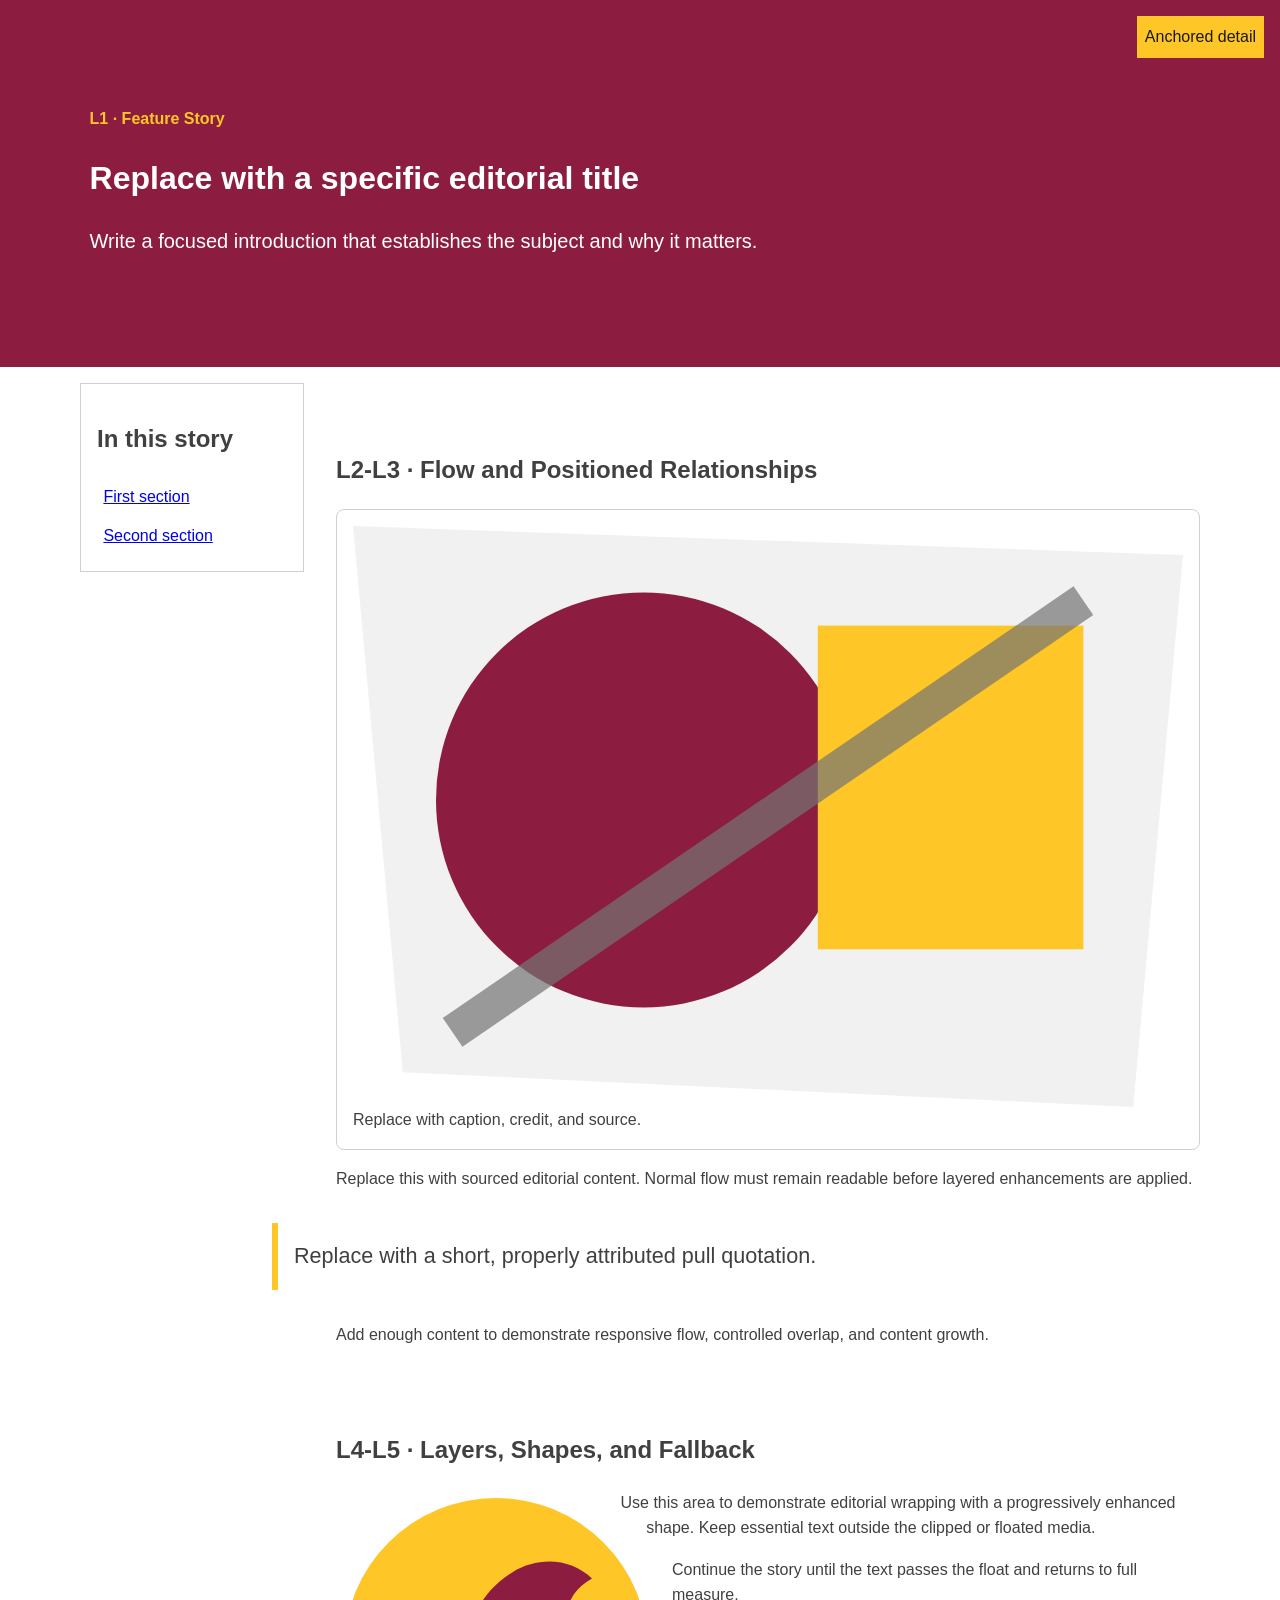
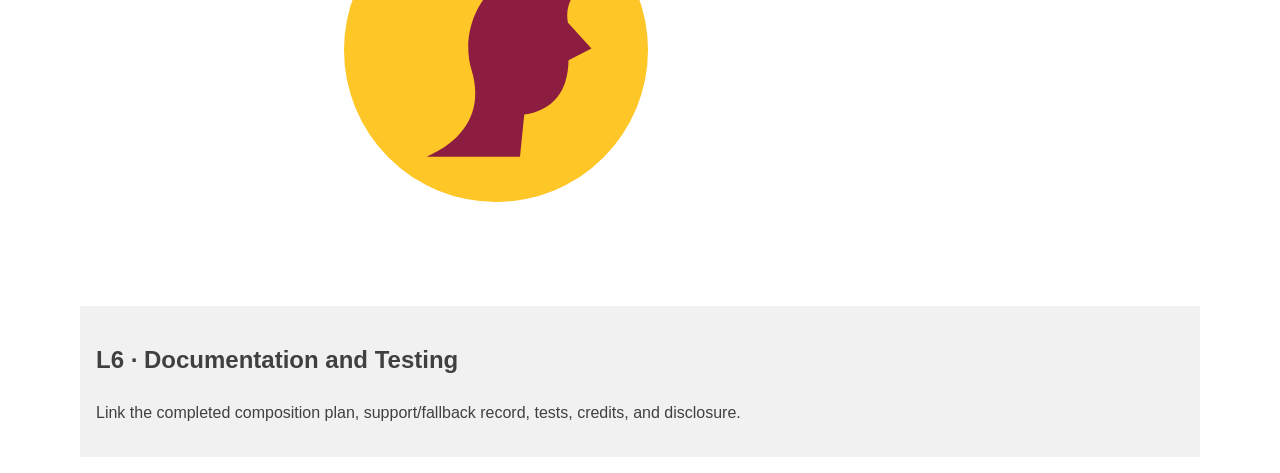
==== index.html @ 9d8122d8 "starter files" ====
<!doctype html>
<html lang="en">
    <head>
        <meta charset="utf-8">
        <meta name="viewport" content="width=device-width,initial-scale=1">
        <title>Layered Feature Story</title>
        <link rel="stylesheet" href="styles.css">
    </head>
    <body>
        <header class="feature-header">
            <p class="eyebrow">L1 · Feature Story</p>
            <h1>Replace with a specific editorial title</h1>
            <p class="lede">Write a focused introduction that establishes the subject and why it matters.</p>
            <span class="issue-badge">Anchored detail</span>
        </header>
        <main>
            <aside class="story-guide">
                <h2>In this story</h2>
                <a href="#section-one">First section</a>
                <a href="#section-two">Second section</a>
            </aside>
            <article>
                <section id="section-one">
                    <h2>L2-L3 · Flow and Positioned Relationships</h2>
                    <figure class="feature-figure">
                        <img src="feature.svg" alt="Replace with a contextual alternative" width="1000" height="700">
                        <figcaption>Replace with caption, credit, and source.</figcaption>
                    </figure>
                    <p>Replace this with sourced editorial content. Normal flow must remain readable before layered enhancements are applied.</p>
                    <blockquote class="pull-quote">Replace with a short, properly attributed pull quotation.</blockquote>
                    <p>Add enough content to demonstrate responsive flow, controlled overlap, and content growth.</p>
                </section>
                <section id="section-two">
                    <h2>L4-L5 · Layers, Shapes, and Fallback</h2>
                    <img class="shape-portrait" src="portrait.svg" alt="Replace with a contextual alternative" width="600" height="600">
                    <p>Use this area to demonstrate editorial wrapping with a progressively enhanced shape. Keep essential text outside the clipped or floated media.</p>
                    <p>Continue the story until the text passes the float and returns to full measure.</p>
                </section>
            </article>
            <section class="documentation">
                <h2>L6 · Documentation and Testing</h2>
                <p>Link the completed composition plan, support/fallback record, tests, credits, and disclosure.</p>
            </section>
        </main>
    </body>
    </html>
---- styles.css ----
:root{
    --color-text:#404040;
    --color-surface:#fff;
    --color-action:#8c1d40;
    --color-accent:#ffc627;
    --color-border:#d0d0d0;
    --color-muted:#5c6670;
    --space-3:1rem;
    --radius:.5rem;
    --measure:68ch;
    --layer-base:0;
    --layer-raised:10;
    --layer-sticky:20;
    --layer-overlay:30;
}
*,*::before,*::after{
    box-sizing:border-box;
}
html{
    scroll-behavior:smooth;
}
body{
    margin:0;
    color:var(--color-text);
    background:var(--color-surface);
    font-family:Arial,sans-serif;
    line-height:1.6;
}
.feature-header{
    position:relative;
    padding:clamp(2rem,7vw,6rem);
    background:var(--color-action);
    color:#fff;
}
.eyebrow{
    color:var(--color-accent);
    font-weight:700;
}
.lede{
    max-width:var(--measure);
    font-size:1.25rem;
}
.issue-badge{
    position:absolute;
    inset-block-start:1rem;
    inset-inline-end:1rem;
    padding:.5rem;
    background:var(--color-accent);
    color:#191919;
}
main{
    display:grid;
    gap:2rem;
    max-width:72rem;
    margin:auto;
    padding:var(--space-3);
}
article{
    min-width:0;
}
article section{
    display:flow-root;
    margin-block:3rem;
    scroll-margin-block-start:6rem;
}
.story-guide{
    align-self:start;
    padding:1rem;
    border:1px solid var(--color-border);
}
.story-guide a{
    display:block;
    padding:.4rem;
}
.feature-figure{
    position:relative;
    margin:0;
    padding:1rem;
    border:1px solid var(--color-border);
    border-radius:var(--radius);
}
img{
    display:block;
    max-width:100%;
    height:auto;
}
.pull-quote{
    margin:2rem 0;
    padding:1rem;
    border-inline-start:.4rem solid var(--color-accent);
    font-size:1.35rem;
}
.shape-portrait{
    width:min(45%,20rem);
    margin:0 1rem 1rem 0;
    border-radius:50%;
}
.documentation{
    grid-column:1/-1;
    padding:1rem;
    background:#f1f1f1;
}
@media (min-width:52rem){
    main{
        grid-template-columns:14rem 1fr;
    }
    .story-guide{
        position:sticky;
        inset-block-start:1rem;
        z-index:var(--layer-sticky);
    }
    .pull-quote{
        position:relative;
        z-index:var(--layer-raised);
        margin-inline-start:-4rem;
        background:var(--color-surface);;
    }
    @supports (shape-outside:circle(50%)){
        .shape-portrait{
            float:inline-start;
            shape-outside:circle(50%);
            shape-margin:1rem;}
        }
    }
    @supports (clip-path:polygon(0 0)){
        .feature-figure img{
            clip-path:polygon(0 0,100% 5%,94% 100%,6% 94%);}
        }
        :focus-visible{
            outline:.2rem solid var(--color-accent);
            outline-offset:.2rem;
        }
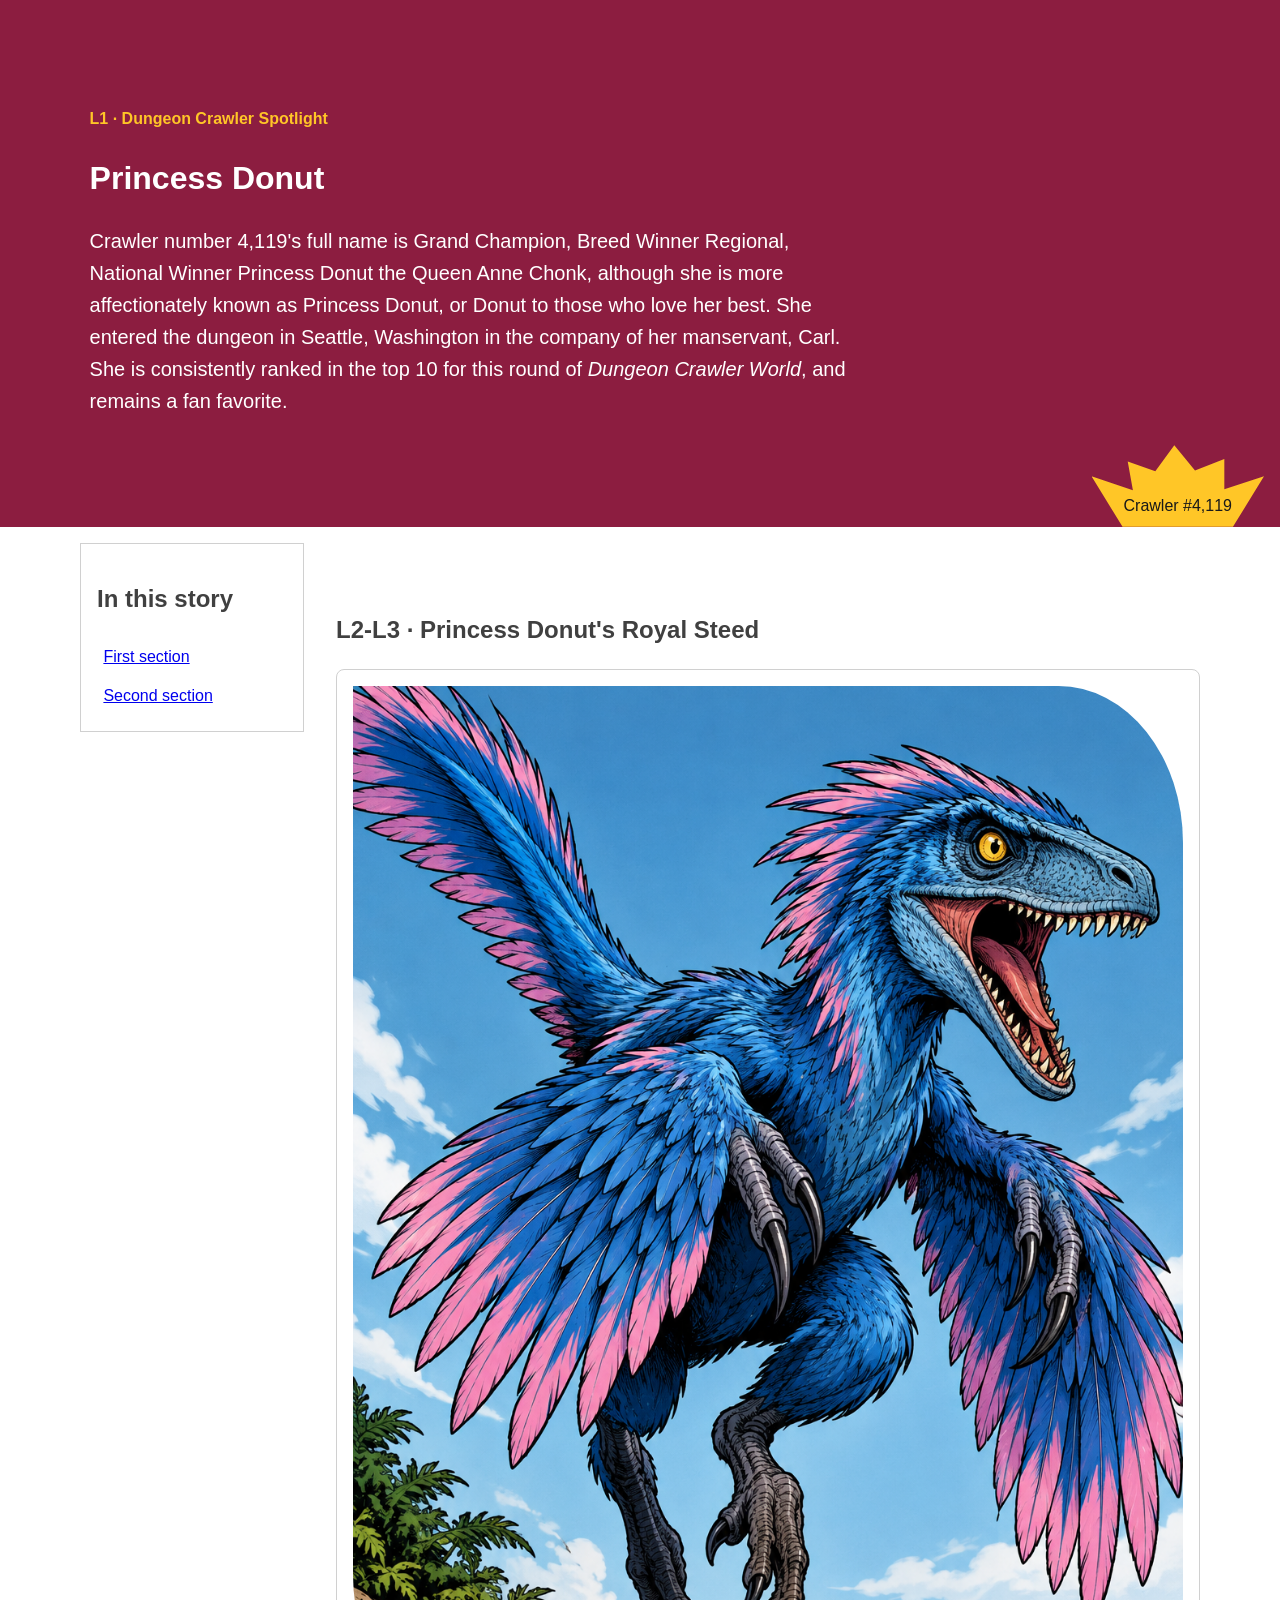
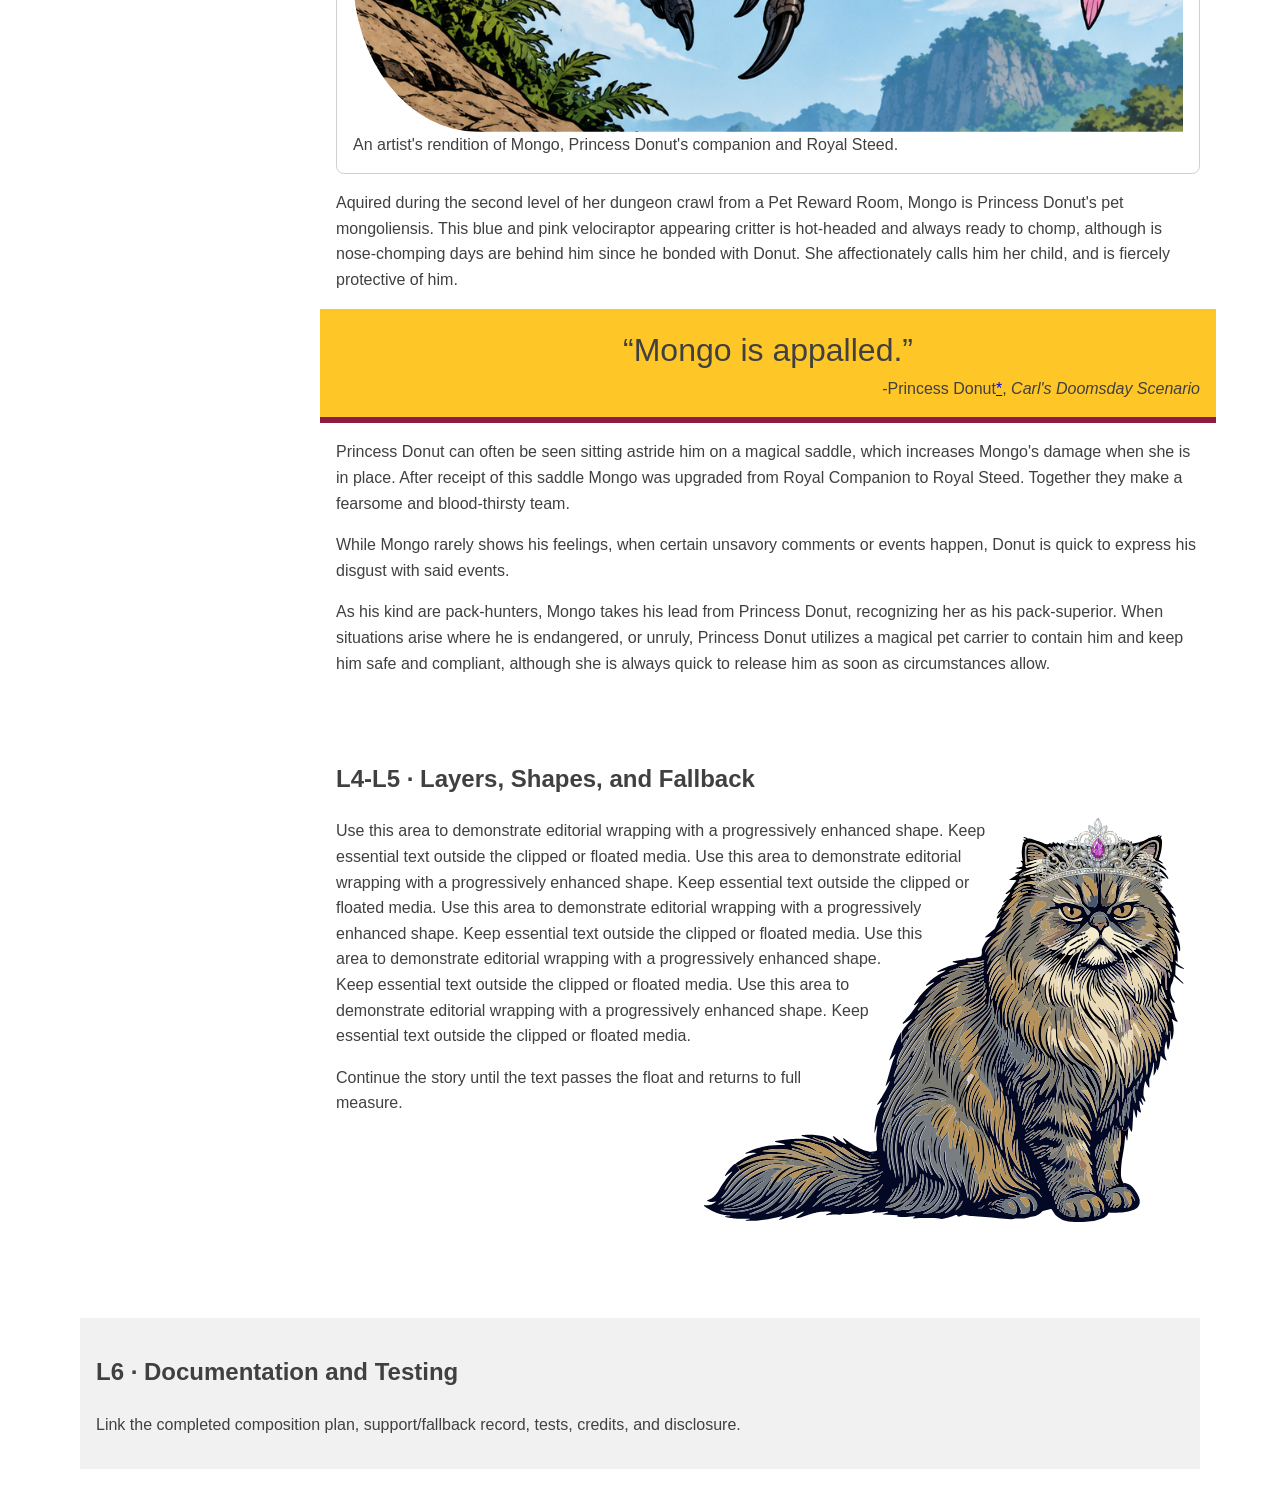
==== commit 48c2811d: "some layering & composition" ====
--- a/index.html
+++ b/index.html
@@ -3,15 +3,22 @@
     <head>
         <meta charset="utf-8">
         <meta name="viewport" content="width=device-width,initial-scale=1">
-        <title>Layered Feature Story</title>
+        <title>Dungeon Crawler Spotlight</title>
         <link rel="stylesheet" href="styles.css">
     </head>
     <body>
         <header class="feature-header">
-            <p class="eyebrow">L1 · Feature Story</p>
-            <h1>Replace with a specific editorial title</h1>
-            <p class="lede">Write a focused introduction that establishes the subject and why it matters.</p>
-            <span class="issue-badge">Anchored detail</span>
+            <p class="eyebrow">L1 · Dungeon Crawler Spotlight</p>
+            <h1>Princess Donut</h1>
+            <p class="lede">Crawler number 4,119's full name is Grand Champion, 
+                Breed Winner Regional, National Winner Princess Donut the Queen 
+                Anne Chonk, although she is more affectionately known as 
+                Princess Donut, or Donut to those who love her best. She entered 
+                the dungeon in Seattle, Washington in the company of her manservant, Carl. 
+                She is consistently ranked in the top 10 for this round of 
+                <em>Dungeon Crawler World</em>, and remains a fan favorite.
+            </p>
+            <span class="issue-badge">Crawler #4,119</span>
         </header>
         <main>
             <aside class="story-guide">
@@ -21,19 +28,37 @@
             </aside>
             <article>
                 <section id="section-one">
-                    <h2>L2-L3 · Flow and Positioned Relationships</h2>
+                    <h2>L2-L3 · Princess Donut's Royal Steed</h2>
                     <figure class="feature-figure">
-                        <img src="feature.svg" alt="Replace with a contextual alternative" width="1000" height="700">
-                        <figcaption>Replace with caption, credit, and source.</figcaption>
+                        <img src="mongo.png" alt="A cartoon depiction of a blue and pink feathered velociraptor" width="1024" height="1290">
+                        <figcaption>An artist's rendition of Mongo, Princess Donut's companion and Royal Steed.</figcaption>
                     </figure>
-                    <p>Replace this with sourced editorial content. Normal flow must remain readable before layered enhancements are applied.</p>
-                    <blockquote class="pull-quote">Replace with a short, properly attributed pull quotation.</blockquote>
-                    <p>Add enough content to demonstrate responsive flow, controlled overlap, and content growth.</p>
+                    <p>Aquired during the second level of her dungeon crawl from a Pet Reward Room, Mongo is Princess Donut's
+                        pet mongoliensis. This blue and pink velociraptor appearing critter is hot-headed and always ready 
+                        to chomp, although is nose-chomping days are behind him since he bonded with Donut. She affectionately 
+                        calls him her child, and is fiercely protective of him.</p>
+                    <blockquote class="pull-quote">“Mongo is appalled.” <br><span class="attribution">-Princess Donut<a href="https://www.goodreads.com/author/quotes/999015.Matt_Dinniman">*</a>, <em>Carl's Doomsday Scenario</em></span></blockquote>    
+                    <p>Princess Donut can often be seen sitting astride him on 
+                        a magical saddle, which increases Mongo's damage when she is in place. After receipt of this saddle 
+                        Mongo was upgraded from Royal Companion to Royal Steed. Together they make a 
+                        fearsome and blood-thirsty team.</p>
+                    <p>While Mongo rarely shows his feelings, when certain unsavory comments or events happen, 
+                        Donut is quick to express his disgust with said events.</p>
+                    <p>As his kind are pack-hunters, Mongo takes his lead from Princess Donut, recognizing her as his 
+                        pack-superior. When situations arise where he is endangered, or unruly, Princess Donut utilizes a magical
+                        pet carrier to contain him and keep him safe and compliant, although she is always quick to release him 
+                        as soon as circumstances allow.
+                    </p>
                 </section>
                 <section id="section-two">
                     <h2>L4-L5 · Layers, Shapes, and Fallback</h2>
-                    <img class="shape-portrait" src="portrait.svg" alt="Replace with a contextual alternative" width="600" height="600">
-                    <p>Use this area to demonstrate editorial wrapping with a progressively enhanced shape. Keep essential text outside the clipped or floated media.</p>
+                    <img class="shape-portrait" src="princess_donut.svg" alt="Replace with a contextual alternative" width="500" height="420">
+                    <p>Use this area to demonstrate editorial wrapping with a progressively enhanced shape. Keep essential text outside the clipped or floated media.
+                        Use this area to demonstrate editorial wrapping with a progressively enhanced shape. Keep essential text outside the clipped or floated media.
+                        Use this area to demonstrate editorial wrapping with a progressively enhanced shape. Keep essential text outside the clipped or floated media.
+                        Use this area to demonstrate editorial wrapping with a progressively enhanced shape. Keep essential text outside the clipped or floated media.
+                        Use this area to demonstrate editorial wrapping with a progressively enhanced shape. Keep essential text outside the clipped or floated media.
+                    </p>
                     <p>Continue the story until the text passes the float and returns to full measure.</p>
                 </section>
             </article>
--- a/styles.css
+++ b/styles.css
@@ -41,12 +41,19 @@
     font-size:1.25rem;
 }
 .issue-badge{
-    position:absolute;
-    inset-block-start:1rem;
-    inset-inline-end:1rem;
-    padding:.5rem;
+    padding:0.5rem;
     background:var(--color-accent);
     color:#191919;
+    text-align: center;
+}
+@supports (clip-path: polygon(48% 0%, 60% 31%, 77% 17%, 77% 54%, 100% 38%, 82% 100%, 18% 100%, 0% 38%, 24% 55%, 21% 20%, 37% 32%)) {
+    .issue-badge{
+        position:absolute;
+        inset-block-end:0rem;
+        inset-inline-end:1rem;
+        padding:3rem 2rem 0.5rem;
+        clip-path:polygon(48% 0%, 60% 31%, 77% 17%, 77% 54%, 100% 38%, 82% 100%, 18% 100%, 0% 38%, 24% 55%, 21% 20%, 37% 32%);
+    }
 }
 main{
     display:grid;
@@ -84,21 +91,44 @@
     max-width:100%;
     height:auto;
 }
-.pull-quote{
-    margin:2rem 0;
+@supports (clip-path:inset(0% 0% 0% 0% round 0 15%)){
+    .feature-figure img{
+        clip-path:inset(0% 0% 0% 0% round 0 15%);}
+}
+.pull-quote{ /* heading styling */
+    margin:0 -1rem;
+    text-align: center;
     padding:1rem;
-    border-inline-start:.4rem solid var(--color-accent);
-    font-size:1.35rem;
+    border-bottom:.4rem solid var(--color-action);
+    font-size:2rem;
+    background-color: var(--color-accent);
+}
+@supports (position: sticky) {
+   .pull-quote{ 
+        position: sticky;
+        z-index:var(--layer-sticky);
+        top: 0;
+    }
+}
+.attribution { /* metadata styling */
+    display: block;
+    text-align: right;
+    font-size: 1rem;
 }
 .shape-portrait{
-    width:min(45%,20rem);
+    width:min(65%,30rem);
     margin:0 1rem 1rem 0;
-    border-radius:50%;
 }
 .documentation{
     grid-column:1/-1;
     padding:1rem;
     background:#f1f1f1;
+}
+@supports (shape-outside:polygon(0% 100%, 0% 89%, 9% 76%, 31% 75%, 35% 55%, 42% 39%, 54% 29%, 60% 16%, 65% 2%, 73% 4%, 82% 0%, 90% 4%, 100% 0%, 100% 100%)){
+    .shape-portrait{
+        float:inline-end;
+        shape-outside: polygon(0% 100%, 0% 89%, 9% 76%, 31% 75%, 35% 55%, 42% 39%, 54% 29%, 60% 16%, 65% 2%, 73% 4%, 82% 0%, 90% 4%, 100% 0%, 100% 100%);
+        shape-margin:1rem;}
 }
 @media (min-width:52rem){
     main{
@@ -109,24 +139,14 @@
         inset-block-start:1rem;
         z-index:var(--layer-sticky);
     }
-    .pull-quote{
+   /* .pull-quote{
         position:relative;
         z-index:var(--layer-raised);
         margin-inline-start:-4rem;
         background:var(--color-surface);;
+    }  */
+    :focus-visible{
+        outline:.2rem solid var(--color-accent);
+        outline-offset:.2rem;
     }
-    @supports (shape-outside:circle(50%)){
-        .shape-portrait{
-            float:inline-start;
-            shape-outside:circle(50%);
-            shape-margin:1rem;}
-        }
-    }
-    @supports (clip-path:polygon(0 0)){
-        .feature-figure img{
-            clip-path:polygon(0 0,100% 5%,94% 100%,6% 94%);}
-        }
-        :focus-visible{
-            outline:.2rem solid var(--color-accent);
-            outline-offset:.2rem;
-        }
+}
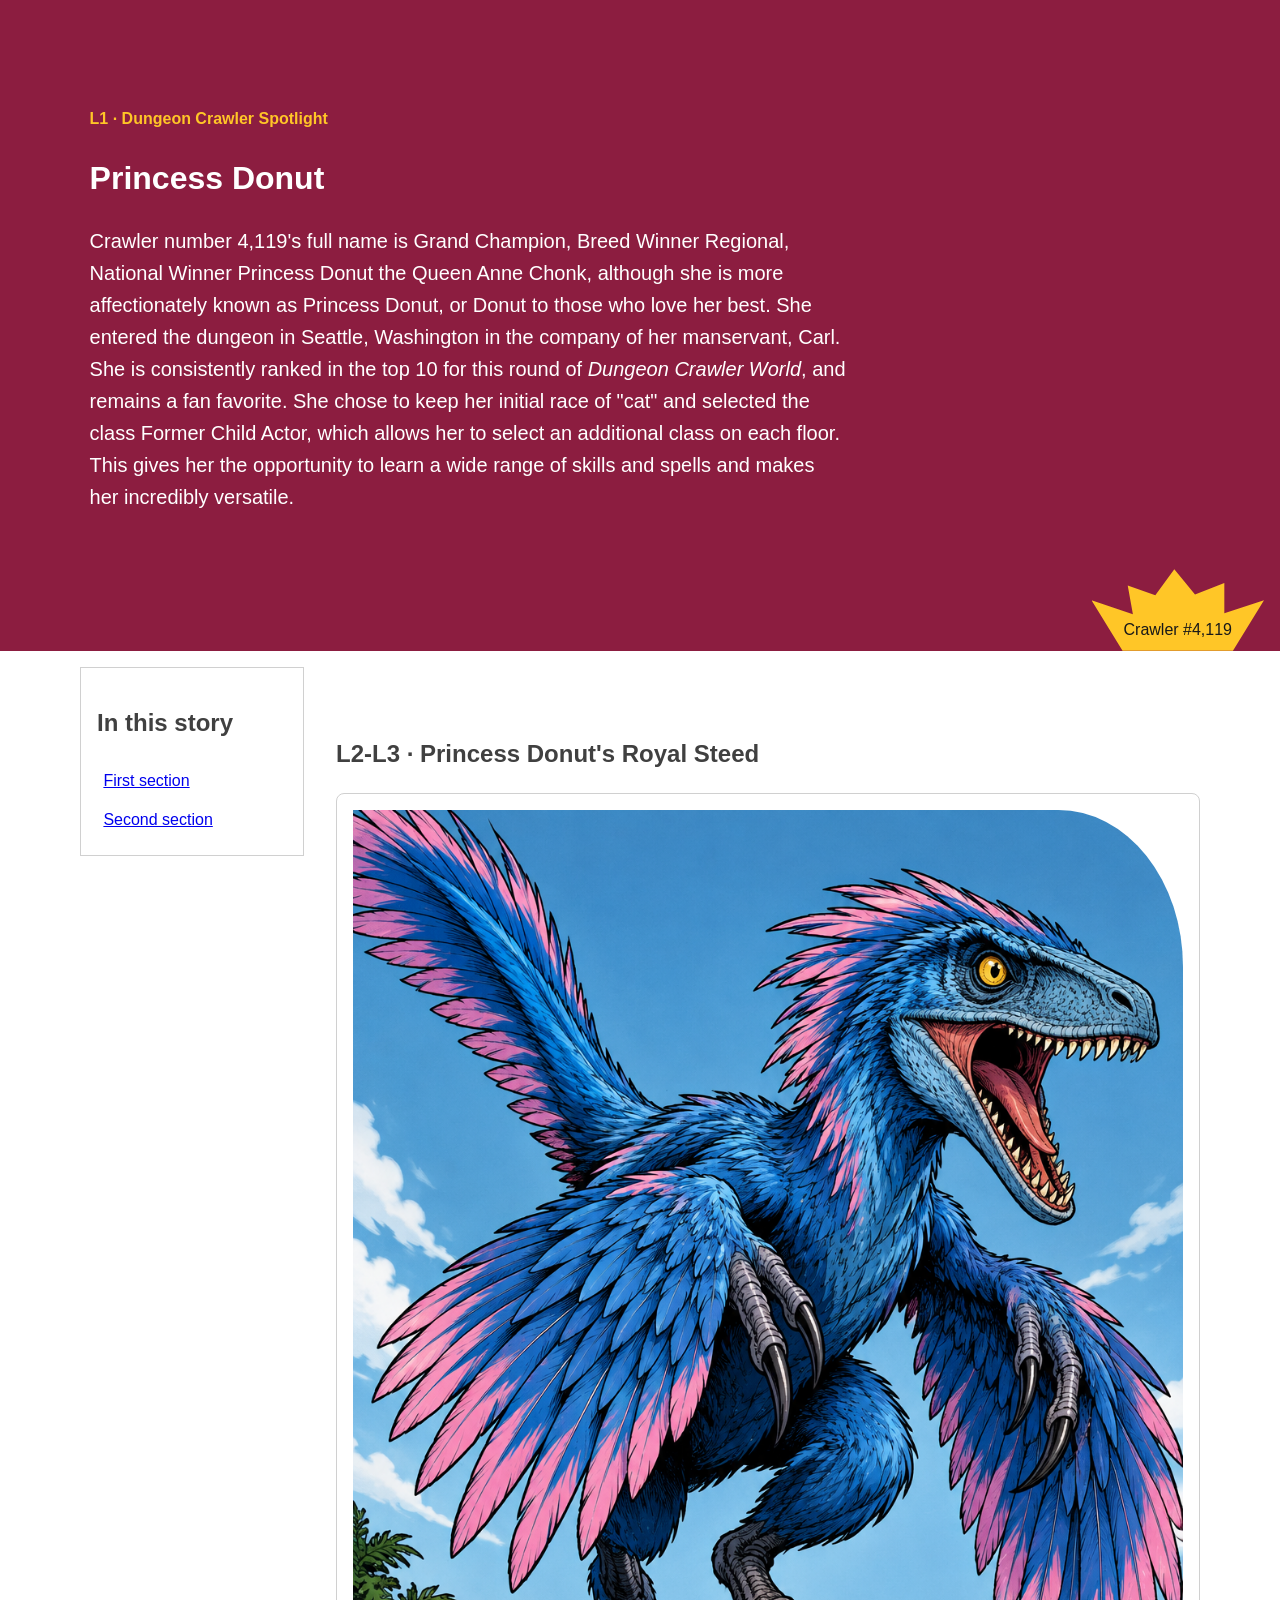
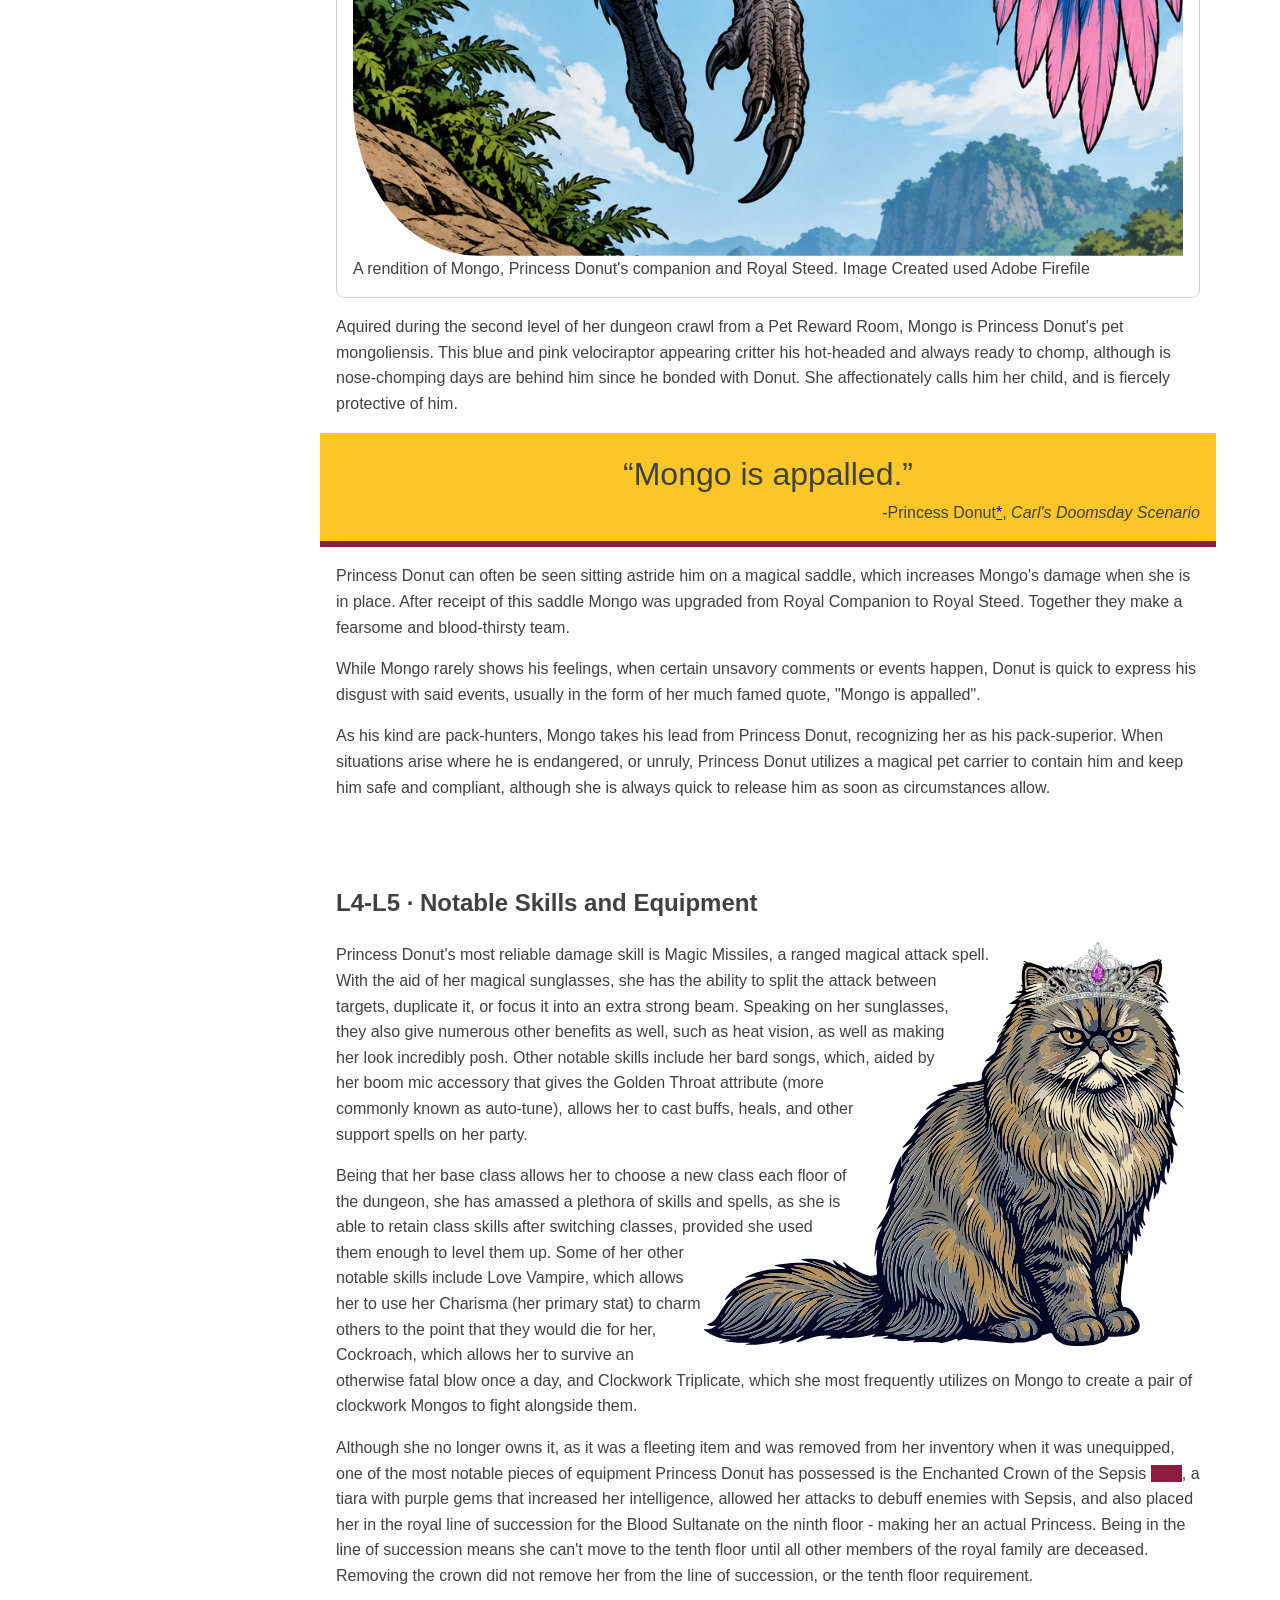
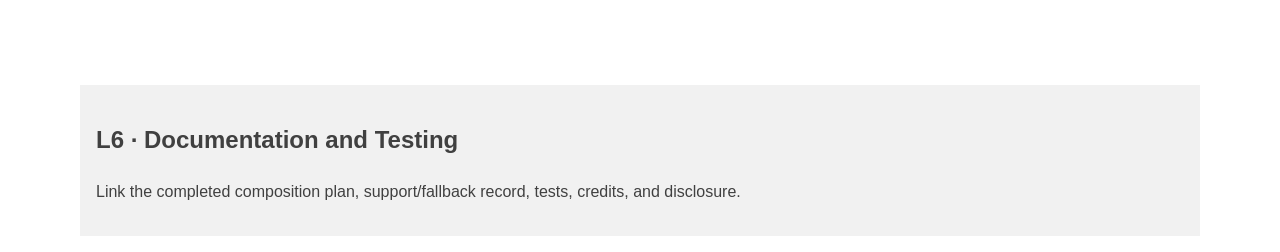
==== commit 05854cba: "some typos" ====
--- a/index.html
+++ b/index.html
@@ -17,6 +17,10 @@
                 the dungeon in Seattle, Washington in the company of her manservant, Carl. 
                 She is consistently ranked in the top 10 for this round of 
                 <em>Dungeon Crawler World</em>, and remains a fan favorite.
+                She chose to keep her initial race of "cat" and selected the class Former Child Actor, 
+                which allows her to select an additional class on each floor. This 
+                gives her the opportunity to learn a wide range of skills and spells 
+                and makes her incredibly versatile.
             </p>
             <span class="issue-badge">Crawler #4,119</span>
         </header>
@@ -31,10 +35,10 @@
                     <h2>L2-L3 · Princess Donut's Royal Steed</h2>
                     <figure class="feature-figure">
                         <img src="mongo.png" alt="A cartoon depiction of a blue and pink feathered velociraptor" width="1024" height="1290">
-                        <figcaption>An artist's rendition of Mongo, Princess Donut's companion and Royal Steed.</figcaption>
+                        <figcaption>A rendition of Mongo, Princess Donut's companion and Royal Steed. Image Created used Adobe Firefile</figcaption>
                     </figure>
                     <p>Aquired during the second level of her dungeon crawl from a Pet Reward Room, Mongo is Princess Donut's
-                        pet mongoliensis. This blue and pink velociraptor appearing critter is hot-headed and always ready 
+                        pet mongoliensis. This blue and pink velociraptor appearing critter his hot-headed and always ready 
                         to chomp, although is nose-chomping days are behind him since he bonded with Donut. She affectionately 
                         calls him her child, and is fiercely protective of him.</p>
                     <blockquote class="pull-quote">“Mongo is appalled.” <br><span class="attribution">-Princess Donut<a href="https://www.goodreads.com/author/quotes/999015.Matt_Dinniman">*</a>, <em>Carl's Doomsday Scenario</em></span></blockquote>    
@@ -43,7 +47,7 @@
                         Mongo was upgraded from Royal Companion to Royal Steed. Together they make a 
                         fearsome and blood-thirsty team.</p>
                     <p>While Mongo rarely shows his feelings, when certain unsavory comments or events happen, 
-                        Donut is quick to express his disgust with said events.</p>
+                        Donut is quick to express his disgust with said events, usually in the form of her much famed quote, "Mongo is appalled".</p>
                     <p>As his kind are pack-hunters, Mongo takes his lead from Princess Donut, recognizing her as his 
                         pack-superior. When situations arise where he is endangered, or unruly, Princess Donut utilizes a magical
                         pet carrier to contain him and keep him safe and compliant, although she is always quick to release him 
@@ -51,15 +55,33 @@
                     </p>
                 </section>
                 <section id="section-two">
-                    <h2>L4-L5 · Layers, Shapes, and Fallback</h2>
+                    <h2>L4-L5 · Notable Skills and Equipment</h2>
                     <img class="shape-portrait" src="princess_donut.svg" alt="Replace with a contextual alternative" width="500" height="420">
-                    <p>Use this area to demonstrate editorial wrapping with a progressively enhanced shape. Keep essential text outside the clipped or floated media.
-                        Use this area to demonstrate editorial wrapping with a progressively enhanced shape. Keep essential text outside the clipped or floated media.
-                        Use this area to demonstrate editorial wrapping with a progressively enhanced shape. Keep essential text outside the clipped or floated media.
-                        Use this area to demonstrate editorial wrapping with a progressively enhanced shape. Keep essential text outside the clipped or floated media.
-                        Use this area to demonstrate editorial wrapping with a progressively enhanced shape. Keep essential text outside the clipped or floated media.
+                    <p>Princess Donut's most reliable damage skill is Magic Missiles, a ranged magical attack spell. 
+                        With the aid of her magical sunglasses, she has the ability to split the attack between targets, 
+                        duplicate it, or focus it into an extra strong beam. Speaking on her sunglasses, they also 
+                        give numerous other benefits as well, such as heat vision, as well as making her look 
+                        incredibly posh. Other notable skills include her bard songs, which, aided by her boom mic 
+                        accessory that gives the Golden Throat attribute (more commonly known as auto-tune), allows 
+                        her to cast buffs, heals, and other support spells on her party.
                     </p>
-                    <p>Continue the story until the text passes the float and returns to full measure.</p>
+                    <p>Being that her base class allows her to choose a new class each floor of the dungeon, she has 
+                        amassed a plethora of skills and spells, as she is able to retain class skills after switching 
+                        classes, provided she used them enough to level them up. Some of her other notable skills 
+                        include Love Vampire, which allows her to use her Charisma (her primary stat) to charm others 
+                        to the point that they would die for her, Cockroach, which allows her to survive an otherwise 
+                        fatal blow once a day, and Clockwork Triplicate, which she most frequently utilizes on Mongo to 
+                        create a pair of clockwork Mongos to fight alongside them.</p>
+                    <p>Although she no longer owns it, as it was a fleeting item and was removed from her inventory 
+                        when it was unequipped, one of the most notable pieces of equipment Princess Donut 
+                        has possessed is the Enchanted Crown of the Sepsis <span class="censored">*****</span>, 
+                        a tiara with purple gems that increased her intelligence, allowed her attacks to debuff 
+                        enemies with Sepsis, and also placed her in the royal line of succession for the Blood 
+                        Sultanate on the ninth floor - making her an actual Princess. 
+                        Being in the line of succession means she can't move to the 
+                        tenth floor until all other members of the royal family are deceased. Removing the crown 
+                        did not remove her from the line of succession, or the tenth floor requirement.
+                    </p>
                 </section>
             </article>
             <section class="documentation">
--- a/styles.css
+++ b/styles.css
@@ -39,6 +39,7 @@
 .lede{
     max-width:var(--measure);
     font-size:1.25rem;
+    margin-bottom: 3rem;
 }
 .issue-badge{
     padding:0.5rem;
@@ -116,6 +117,7 @@
     font-size: 1rem;
 }
 .shape-portrait{
+    float:inline-end;
     width:min(65%,30rem);
     margin:0 1rem 1rem 0;
 }
@@ -126,9 +128,12 @@
 }
 @supports (shape-outside:polygon(0% 100%, 0% 89%, 9% 76%, 31% 75%, 35% 55%, 42% 39%, 54% 29%, 60% 16%, 65% 2%, 73% 4%, 82% 0%, 90% 4%, 100% 0%, 100% 100%)){
     .shape-portrait{
-        float:inline-end;
         shape-outside: polygon(0% 100%, 0% 89%, 9% 76%, 31% 75%, 35% 55%, 42% 39%, 54% 29%, 60% 16%, 65% 2%, 73% 4%, 82% 0%, 90% 4%, 100% 0%, 100% 100%);
         shape-margin:1rem;}
+}
+.censored {
+    background-color: var(--color-action);
+    color: var(--color-action);
 }
 @media (min-width:52rem){
     main{
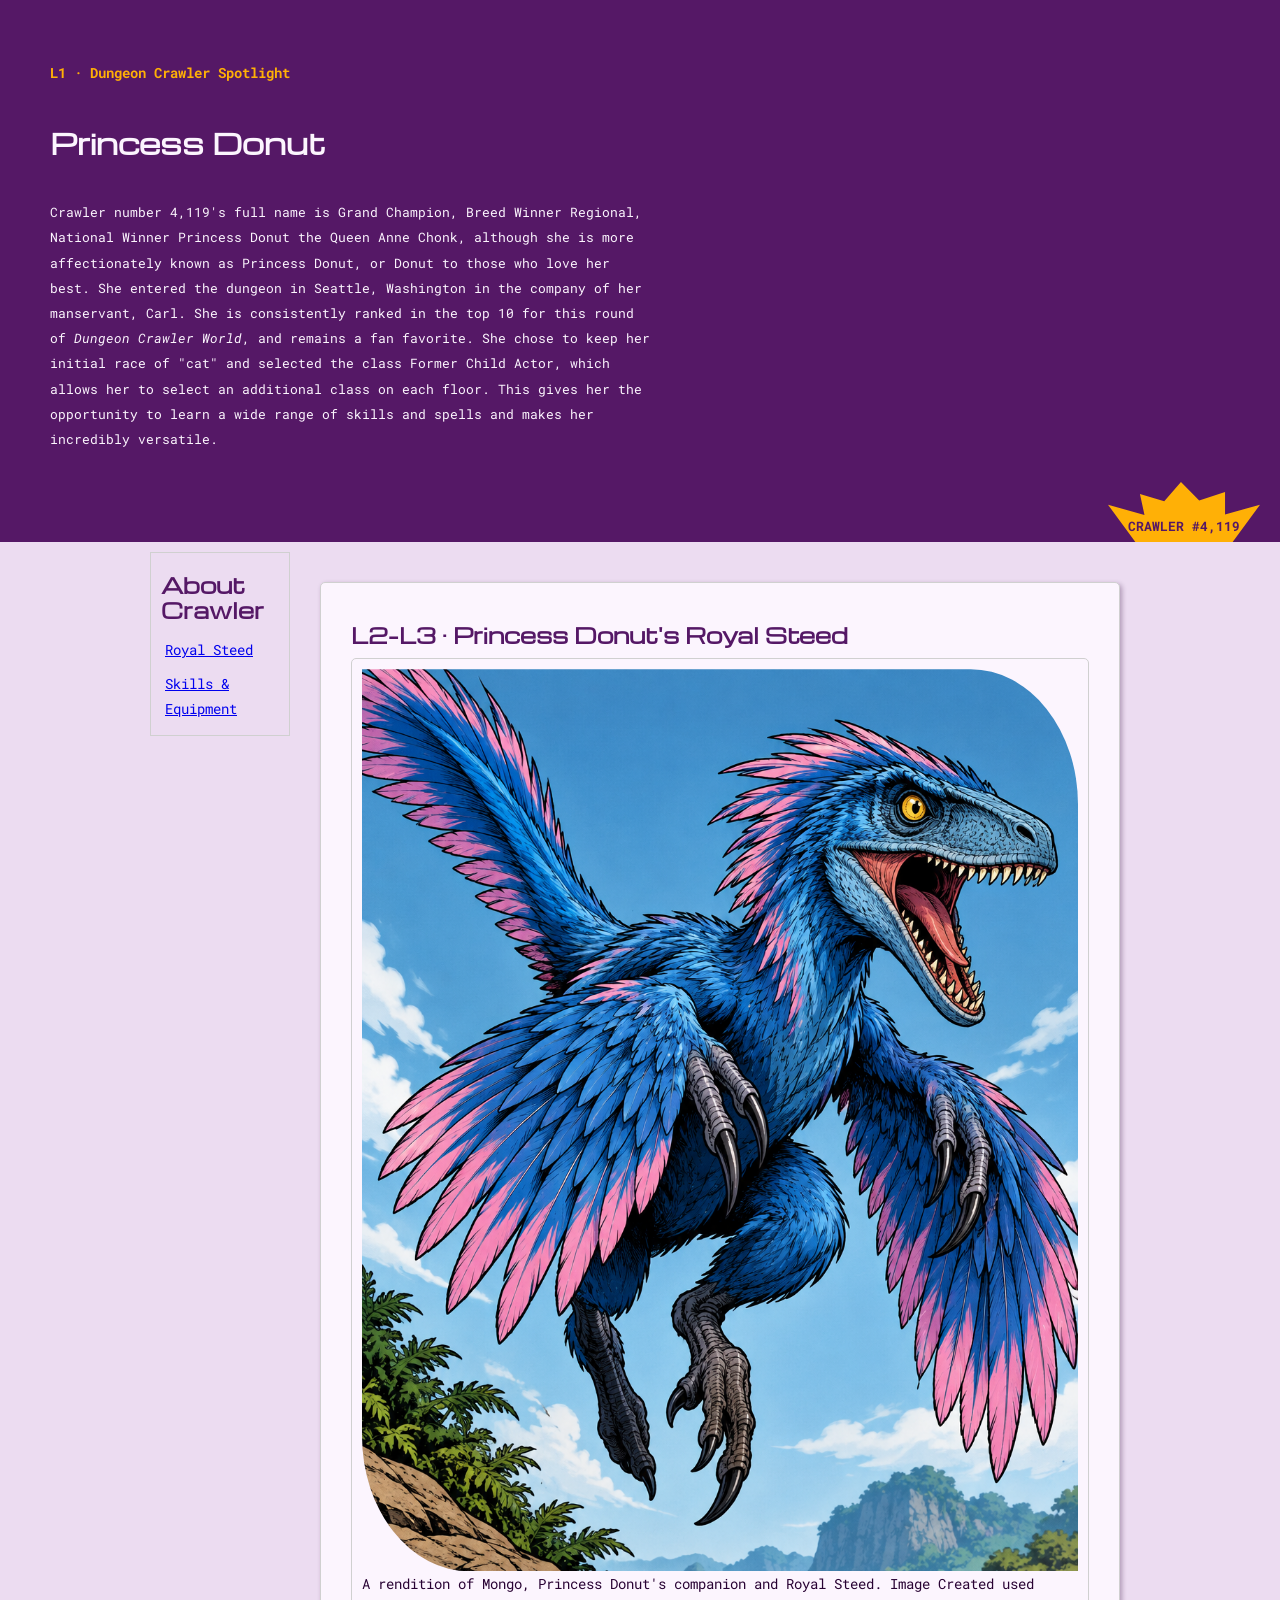
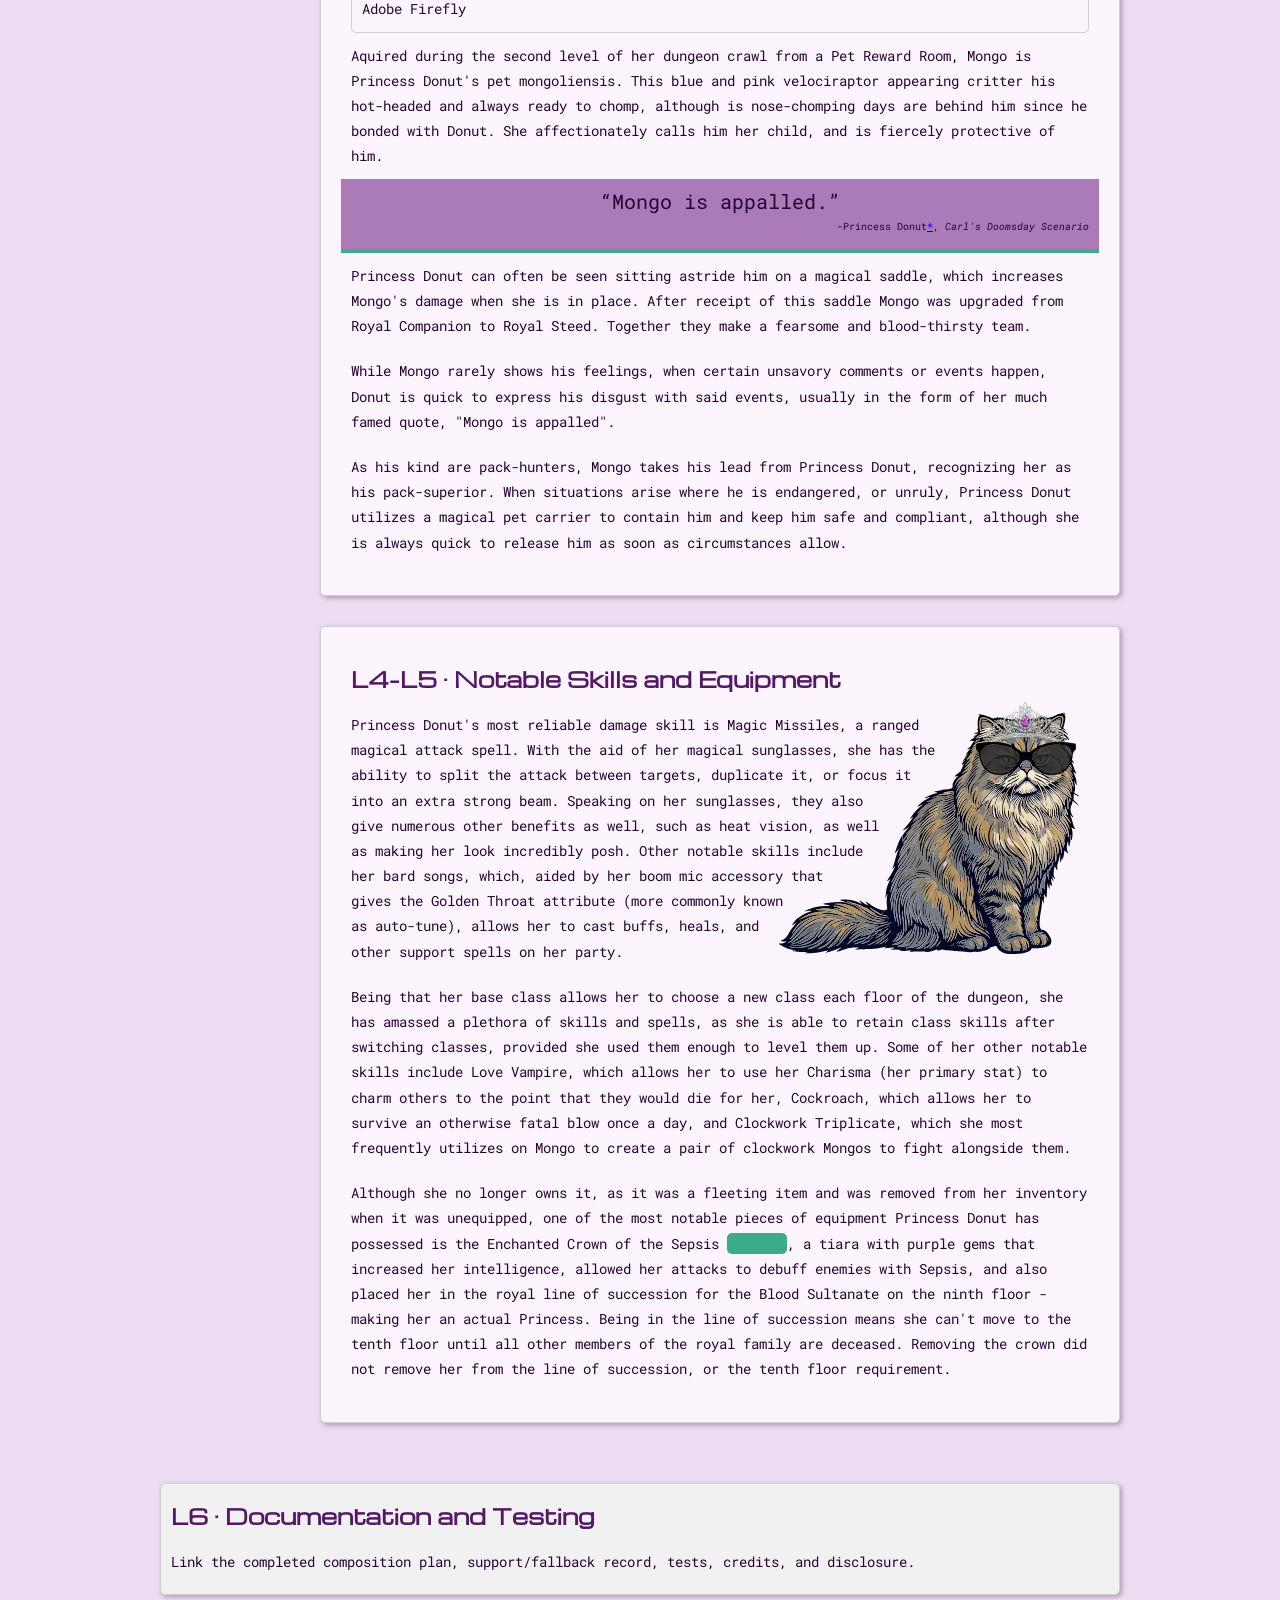
==== commit 2d1d5934: "absolute troubles absolute positioning on a scaling item is not fun... having some issues. initiated" ====
--- a/index.html
+++ b/index.html
@@ -4,6 +4,9 @@
         <meta charset="utf-8">
         <meta name="viewport" content="width=device-width,initial-scale=1">
         <title>Dungeon Crawler Spotlight</title>
+        <link rel="preconnect" href="https://fonts.googleapis.com">
+        <link rel="preconnect" href="https://fonts.gstatic.com" crossorigin>
+        <link href="https://fonts.googleapis.com/css2?family=Michroma&family=Orbitron:wght@400..900&family=Press+Start+2P&family=Roboto+Mono:ital,wght@0,100..700;1,100..700&display=swap" rel="stylesheet">    
         <link rel="stylesheet" href="styles.css">
     </head>
     <body>
@@ -22,20 +25,20 @@
                 gives her the opportunity to learn a wide range of skills and spells 
                 and makes her incredibly versatile.
             </p>
-            <span class="issue-badge">Crawler #4,119</span>
+            <span class="crawler-badge">Crawler #4,119</span>
         </header>
         <main>
             <aside class="story-guide">
-                <h2>In this story</h2>
-                <a href="#section-one">First section</a>
-                <a href="#section-two">Second section</a>
+                <h2>About Crawler</h2>
+                <a href="#royal-steed">Royal Steed</a>
+                <a href="#skills-equipment">Skills & Equipment</a>
             </aside>
             <article>
-                <section id="section-one">
+                <section id="royal-steed">
                     <h2>L2-L3 · Princess Donut's Royal Steed</h2>
                     <figure class="feature-figure">
                         <img src="mongo.png" alt="A cartoon depiction of a blue and pink feathered velociraptor" width="1024" height="1290">
-                        <figcaption>A rendition of Mongo, Princess Donut's companion and Royal Steed. Image Created used Adobe Firefile</figcaption>
+                        <figcaption>A rendition of Mongo, Princess Donut's companion and Royal Steed. Image Created used Adobe Firefly</figcaption>
                     </figure>
                     <p>Aquired during the second level of her dungeon crawl from a Pet Reward Room, Mongo is Princess Donut's
                         pet mongoliensis. This blue and pink velociraptor appearing critter his hot-headed and always ready 
@@ -54,9 +57,9 @@
                         as soon as circumstances allow.
                     </p>
                 </section>
-                <section id="section-two">
+                <section id="skills-equipment">
                     <h2>L4-L5 · Notable Skills and Equipment</h2>
-                    <img class="shape-portrait" src="princess_donut.svg" alt="Replace with a contextual alternative" width="500" height="420">
+                    <img class="shape-portrait" src="princess_donut.svg" alt="A tortoiseshell persian cat wearing a tiara" width="500" height="420">
                     <p>Princess Donut's most reliable damage skill is Magic Missiles, a ranged magical attack spell. 
                         With the aid of her magical sunglasses, she has the ability to split the attack between targets, 
                         duplicate it, or focus it into an extra strong beam. Speaking on her sunglasses, they also 
@@ -82,6 +85,7 @@
                         tenth floor until all other members of the royal family are deceased. Removing the crown 
                         did not remove her from the line of succession, or the tenth floor requirement.
                     </p>
+                    <img class="overlay" src="sunglasses.svg" alt="A pair of dark sunglasses" width="150" height="50">
                 </section>
             </article>
             <section class="documentation">
--- a/styles.css
+++ b/styles.css
@@ -1,57 +1,104 @@
 :root{
     --color-text:#404040;
-    --color-surface:#fff;
-    --color-action:#8c1d40;
-    --color-accent:#ffc627;
+    --color-surface:#ECDCF1;
+    --color-action:#3CAB8C;
+    --color-accent:#AA7BB8;
     --color-border:#d0d0d0;
-    --color-muted:#5c6670;
+    --color-muted:#747474;
+    --color-card: #FCF5FE;
+    --color-heading: #551866;
+    --color-body: #280233;
+    --color-shadow: #28023350;
+    --color-notice: #FFB006;
     --space-3:1rem;
     --radius:.5rem;
-    --measure:68ch;
+    --measure: clamp(35ch, 65vw, 75ch);
+    --radius-card:.5rem;
+    --body-font: "Roboto Mono", Consolas, ui-monospace, 'Source Code Pro', Menlo, monospace;
+    --display-font: "Michroma", Corbel, Tahoma, Avenir, Montserrat,  sans-serif;
+    --base-font-size: 10px;
+    --scaled-font: clamp(1.4rem, .8vw, 2rem);
+    --line-height: calc(var(--scaled-font)*1.8);
+    --space-card: clamp(2rem, 4vw, 3rem);
+    --space-3:1rem;
+    --radius:.5rem;
     --layer-base:0;
     --layer-raised:10;
     --layer-sticky:20;
     --layer-overlay:30;
 }
+/* Reset */
 *,*::before,*::after{
     box-sizing:border-box;
-}
+    padding: 0;
+}
+body, h1, h2, h3, h4, h5, h6, p, ul, figure, section {
+    margin: 0; /* removes the white margin around the edges of the entire page  - the header color now appears full-bleed */
+}
+
+button {
+    font: inherit; /* resets the styling on the button text, so it matches the tokenized action 'button' */
+    border: none;  /* removes the outer border to match the tokenized action 'button' */
+}
+/* Styling */
 html{
     scroll-behavior:smooth;
+    font-size: var(--base-font-size);
 }
 body{
-    margin:0;
-    color:var(--color-text);
+    color:var(--color-body);
     background:var(--color-surface);
-    font-family:Arial,sans-serif;
-    line-height:1.6;
-}
+    font-family:var(--body-font);
+    font-size: var(--scaled-font);
+    line-height:var(--line-height);
+}
+h1, h2, h3, h4, h5, h6, dt, th, .metadata {
+    font-family: var(--display-font);
+    font-weight: bold;
+    color: var(--color-heading);
+}
+h1 { 
+    font-size: calc(var(--scaled-font)*2);
+    margin: var(--space-card) 0;
+    line-height: calc(var(--scaled-font)*2.5);
+}
+h2 { font-size: calc(var(--scaled-font)*1.5); }
+h3 { font-size: calc(var(--scaled-font)*1.2); }
+h2, h3, h4, h5, h6 { margin: var(--base-font-size) 0; }
+p { padding: var(--base-font-size) 0; }
 .feature-header{
     position:relative;
-    padding:clamp(2rem,7vw,6rem);
-    background:var(--color-action);
-    color:#fff;
+    padding:clamp(2rem,6vw,5rem);
+    background:var(--color-heading);
+    color:var(--color-card);
 }
 .eyebrow{
-    color:var(--color-accent);
+    color:var(--color-notice);
     font-weight:700;
+}
+header h1 {
+    color: var(--color-card);
 }
 .lede{
     max-width:var(--measure);
-    font-size:1.25rem;
+    font-size:calc(var(--scaled-font)*.9);
+    color: var(--color-card);
     margin-bottom: 3rem;
 }
-.issue-badge{
-    padding:0.5rem;
-    background:var(--color-accent);
-    color:#191919;
+.crawler-badge{
+    padding:1rem;
+    background:var(--color-notice);
+    color:var(--color-heading);
     text-align: center;
+    font-weight: bold;
+    font-size: calc(var(--scaled-font)*1.3);
+    font-variant: all-petite-caps;
 }
 @supports (clip-path: polygon(48% 0%, 60% 31%, 77% 17%, 77% 54%, 100% 38%, 82% 100%, 18% 100%, 0% 38%, 24% 55%, 21% 20%, 37% 32%)) {
-    .issue-badge{
+    .crawler-badge{
         position:absolute;
         inset-block-end:0rem;
-        inset-inline-end:1rem;
+        inset-inline-end:2rem;
         padding:3rem 2rem 0.5rem;
         clip-path:polygon(48% 0%, 60% 31%, 77% 17%, 77% 54%, 100% 38%, 82% 100%, 18% 100%, 0% 38%, 24% 55%, 21% 20%, 37% 32%);
     }
@@ -59,9 +106,19 @@
 main{
     display:grid;
     gap:2rem;
-    max-width:72rem;
+    max-width:100rem;
     margin:auto;
     padding:var(--space-3);
+}
+section{
+    padding-block:2rem;
+    padding: var(--space-card); 
+    background: var(--color-card); 
+    border: 1px solid #d0d0d0; 
+    border-radius: .5rem; 
+    font-family: var(--body-font);
+    margin: var(--base-font-size);
+    box-shadow: 2px 2px 5px var(--color-shadow);
 }
 article{
     min-width:0;
@@ -116,11 +173,33 @@
     text-align: right;
     font-size: 1rem;
 }
+#skills-equipment {
+    position: relative;
+}
 .shape-portrait{
     float:inline-end;
     width:min(65%,30rem);
     margin:0 1rem 1rem 0;
 }
+.overlay {
+    position: absolute;
+    z-index: var(--layer-overlay);
+    width:min(20%,10rem);
+    inset-block-start:11.5rem;
+    inset-inline-end:4.3rem;
+}
+@media (max-width:350px) {
+    .overlay {
+        inset-block-start:11.5rem;
+        inset-inline-end:4.3rem;
+    }
+}
+@media (min-width:767px) and (max-width:1076px) {
+    .overlay {
+        inset-block-start:11.5rem;
+        inset-inline-end:4.3rem;
+    }
+}
 .documentation{
     grid-column:1/-1;
     padding:1rem;
@@ -134,6 +213,8 @@
 .censored {
     background-color: var(--color-action);
     color: var(--color-action);
+    border-radius: .5rem;
+    padding: .1rem 1rem;
 }
 @media (min-width:52rem){
     main{
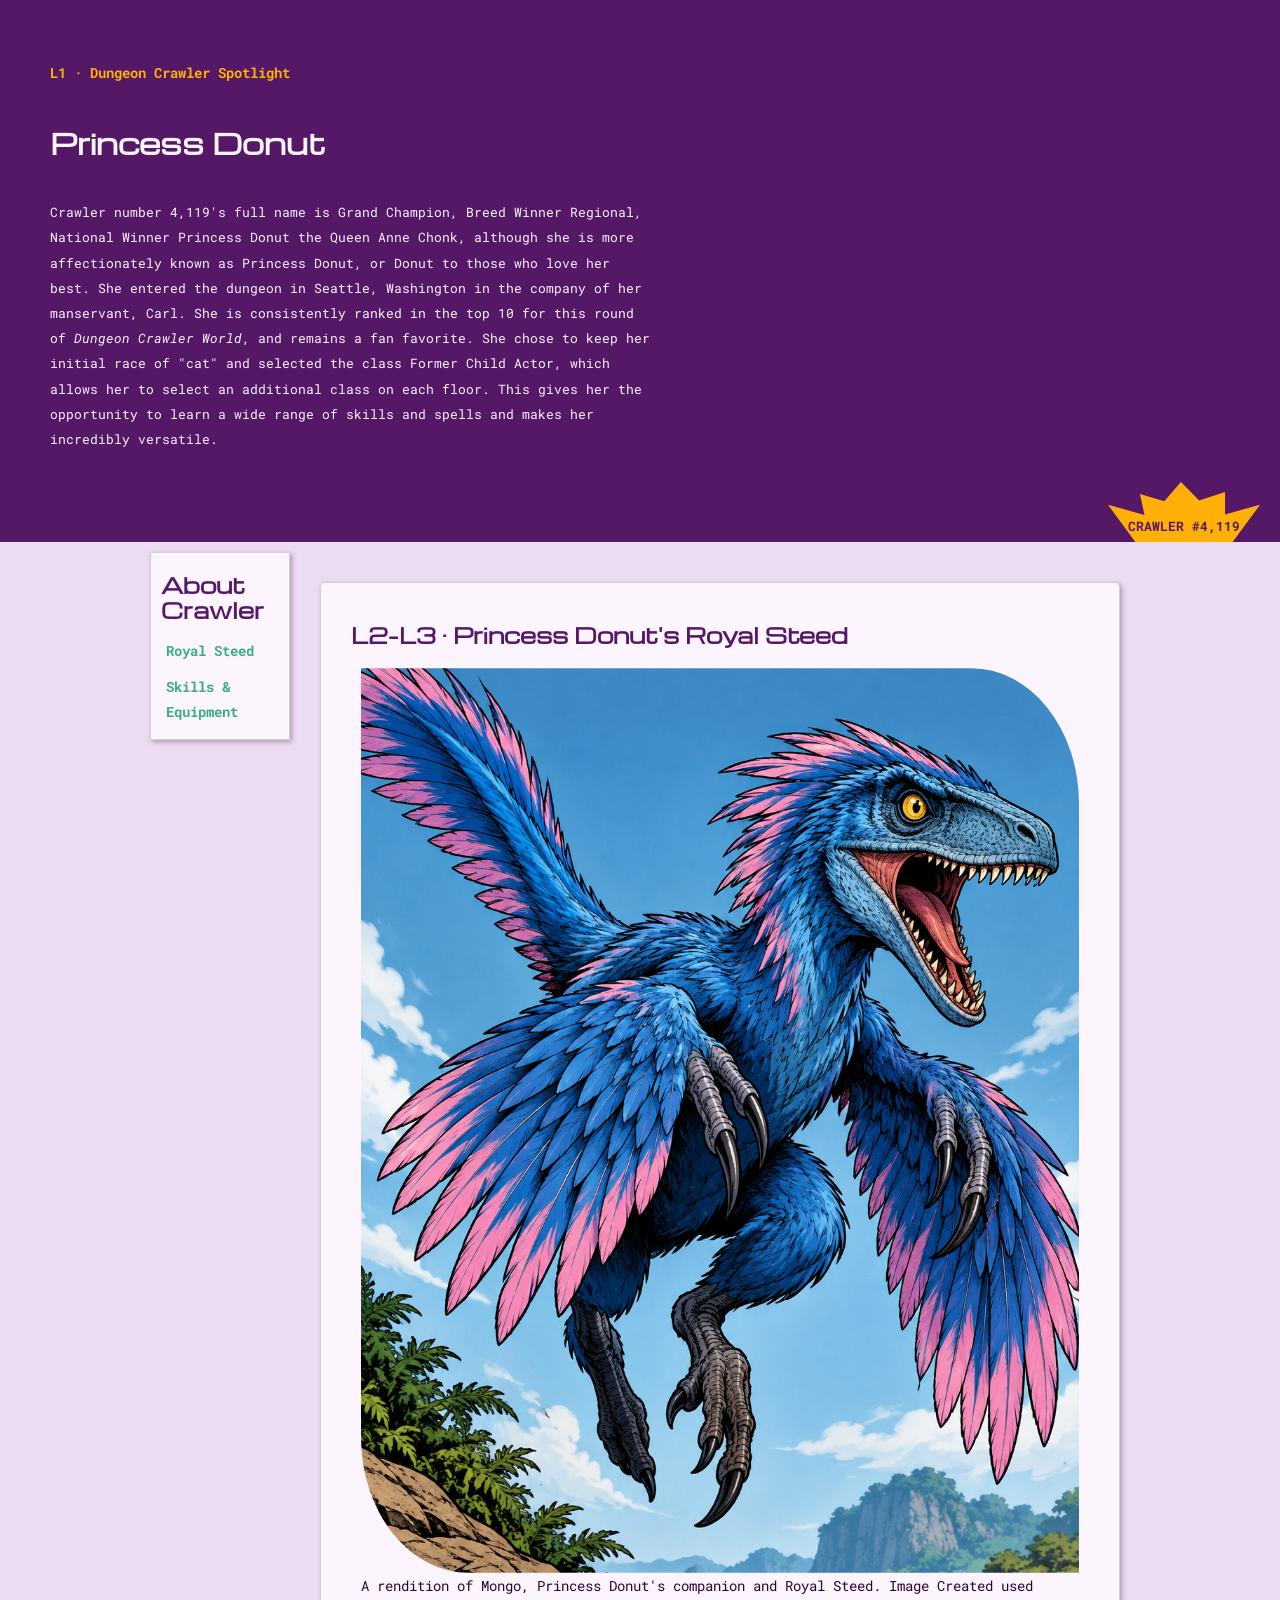
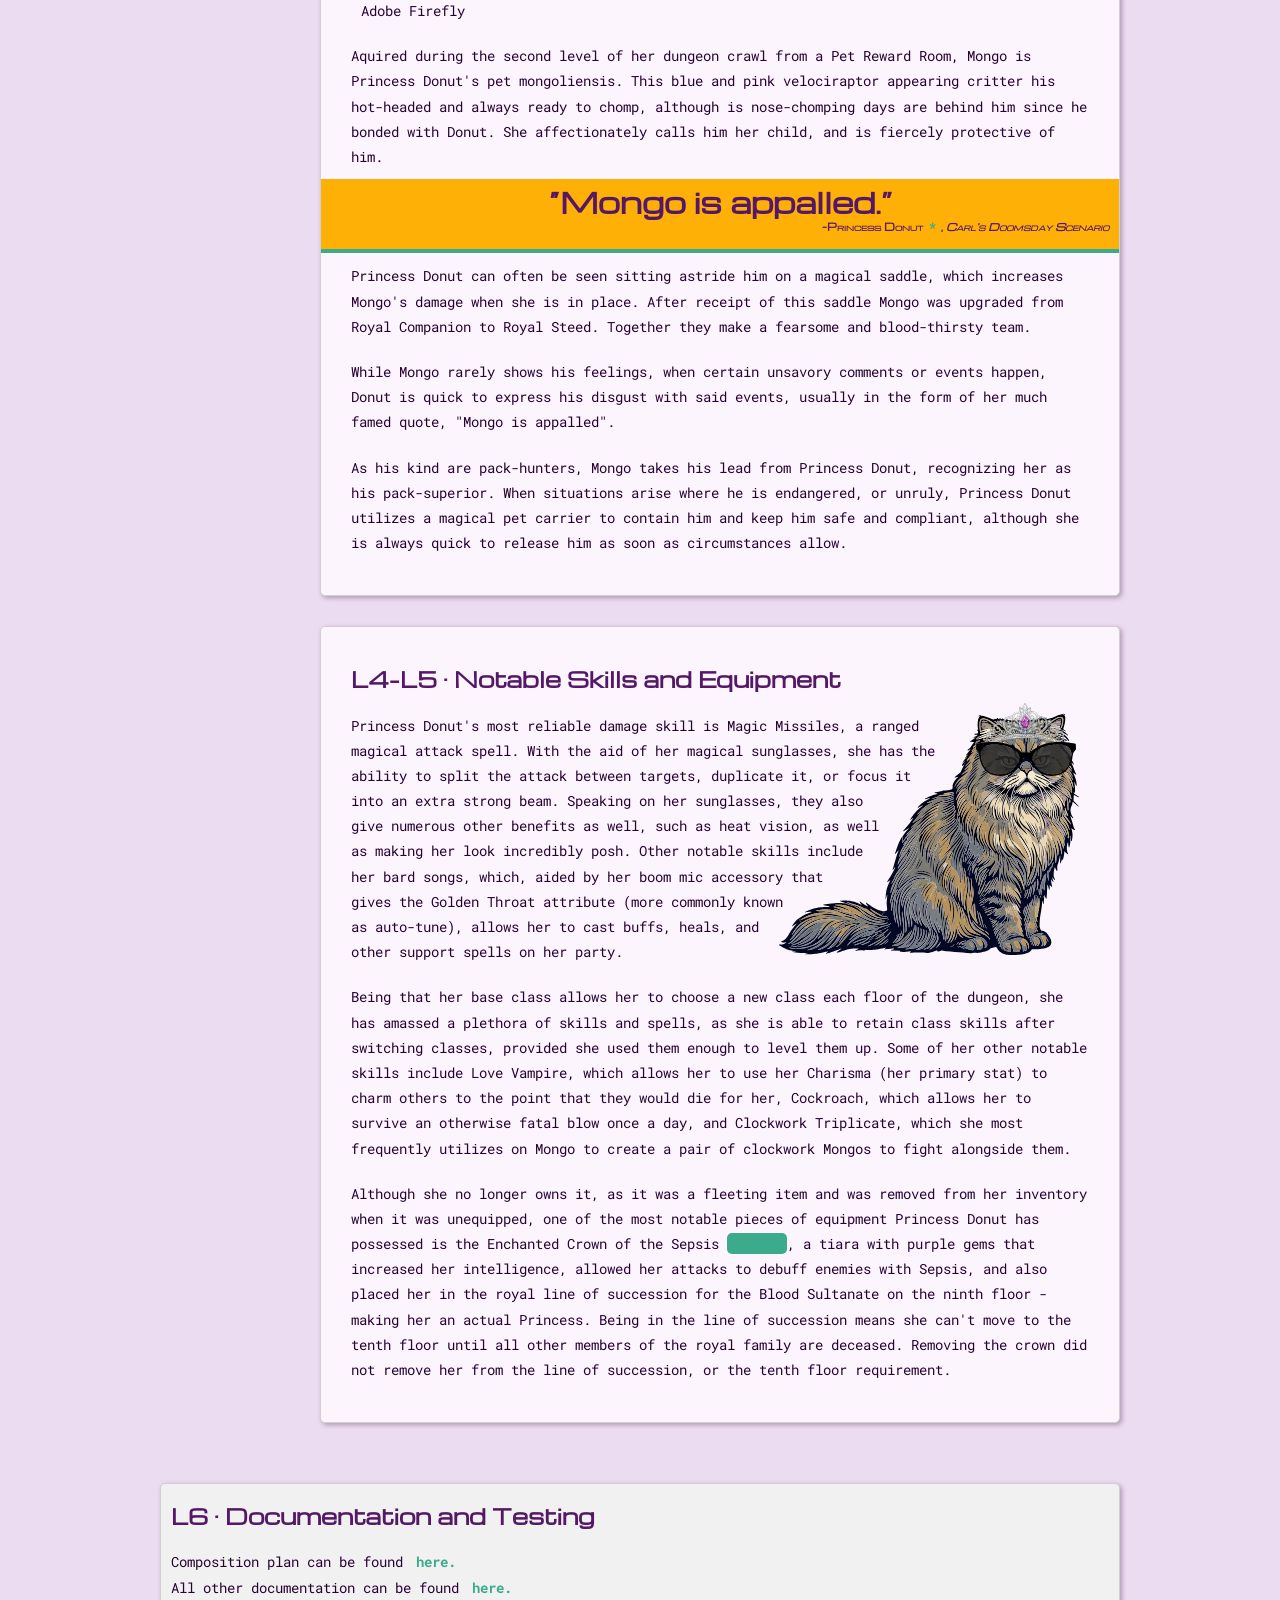
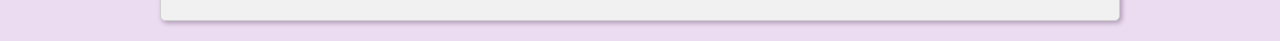
==== commit 7418ee97: "final product documentation complete, theme applied." ====
--- a/index.html
+++ b/index.html
@@ -12,6 +12,7 @@
     <body>
         <header class="feature-header">
             <p class="eyebrow">L1 · Dungeon Crawler Spotlight</p>
+            <span class="crawler-badge">Crawler #4,119</span>
             <h1>Princess Donut</h1>
             <p class="lede">Crawler number 4,119's full name is Grand Champion, 
                 Breed Winner Regional, National Winner Princess Donut the Queen 
@@ -25,7 +26,7 @@
                 gives her the opportunity to learn a wide range of skills and spells 
                 and makes her incredibly versatile.
             </p>
-            <span class="crawler-badge">Crawler #4,119</span>
+            
         </header>
         <main>
             <aside class="story-guide">
@@ -90,7 +91,8 @@
             </article>
             <section class="documentation">
                 <h2>L6 · Documentation and Testing</h2>
-                <p>Link the completed composition plan, support/fallback record, tests, credits, and disclosure.</p>
+                <p>Composition plan can be found <a href="composition-plan.html" target="_blank">here.</a><br>All other documentation can be found <a href="documentation.pdf" target="_blank">here.</a></p>
+                
             </section>
         </main>
     </body>
--- a/styles.css
+++ b/styles.css
@@ -20,8 +20,6 @@
     --scaled-font: clamp(1.4rem, .8vw, 2rem);
     --line-height: calc(var(--scaled-font)*1.8);
     --space-card: clamp(2rem, 4vw, 3rem);
-    --space-3:1rem;
-    --radius:.5rem;
     --layer-base:0;
     --layer-raised:10;
     --layer-sticky:20;
@@ -132,16 +130,22 @@
     align-self:start;
     padding:1rem;
     border:1px solid var(--color-border);
+    background: var(--color-card); 
+    box-shadow: 2px 2px 5px var(--color-shadow);
 }
 .story-guide a{
     display:block;
-    padding:.4rem;
+}
+a {
+    text-decoration: none;
+    color: var(--color-action);
+    font-weight: bold;
+    padding: calc(var(--base-font-size)/2);
 }
 .feature-figure{
     position:relative;
     margin:0;
     padding:1rem;
-    border:1px solid var(--color-border);
     border-radius:var(--radius);
 }
 img{
@@ -154,12 +158,15 @@
         clip-path:inset(0% 0% 0% 0% round 0 15%);}
 }
 .pull-quote{ /* heading styling */
-    margin:0 -1rem;
+    margin:0 -3rem;
     text-align: center;
     padding:1rem;
     border-bottom:.4rem solid var(--color-action);
-    font-size:2rem;
-    background-color: var(--color-accent);
+    font-family: var(--display-font);
+    font-size:calc(var(--scaled-font)*2);
+    font-weight: bold;
+    background-color: var(--color-notice);
+    color:var(--color-heading);
 }
 @supports (position: sticky) {
    .pull-quote{ 
@@ -167,11 +174,22 @@
         z-index:var(--layer-sticky);
         top: 0;
     }
-}
+} 
 .attribution { /* metadata styling */
     display: block;
     text-align: right;
     font-size: 1rem;
+    font-variant: small-caps;
+    font-family: var(--display-font);
+    font-weight: bold;
+}
+@media (max-width:390px) {
+    .pull-quote{ 
+        font-size:calc(var(--scaled-font)*1.5);
+    }
+    .attribution {
+        font-size: calc(var(--base-font-size)*0.9);
+    }
 }
 #skills-equipment {
     position: relative;
@@ -188,16 +206,21 @@
     inset-block-start:11.5rem;
     inset-inline-end:4.3rem;
 }
-@media (max-width:350px) {
+@media (min-width:767px) {
     .overlay {
         inset-block-start:11.5rem;
         inset-inline-end:4.3rem;
     }
 }
-@media (min-width:767px) and (max-width:1076px) {
+@media (min-width:579px) and (max-width:766px) {
     .overlay {
-        inset-block-start:11.5rem;
-        inset-inline-end:4.3rem;
+        inset-inline-end:3.6rem;
+    }
+}
+@media (max-width:579px) {
+    .overlay {
+        inset-block-start:1rem;
+        inset-inline-end:1rem;
     }
 }
 .documentation{
@@ -232,7 +255,13 @@
         background:var(--color-surface);;
     }  */
     :focus-visible{
-        outline:.2rem solid var(--color-accent);
-        outline-offset:.2rem;
+        border: 3px solid var(--color-notice);
+        padding: calc(var(--base-font-size)/2);
+        border-radius: .75rem;
+        outline: none;
+    }
+    .pull-quote :focus-visible {
+        border: 3px solid var(--color-action);
+        padding: calc(var(--base-font-size)/3);
     }
 }
